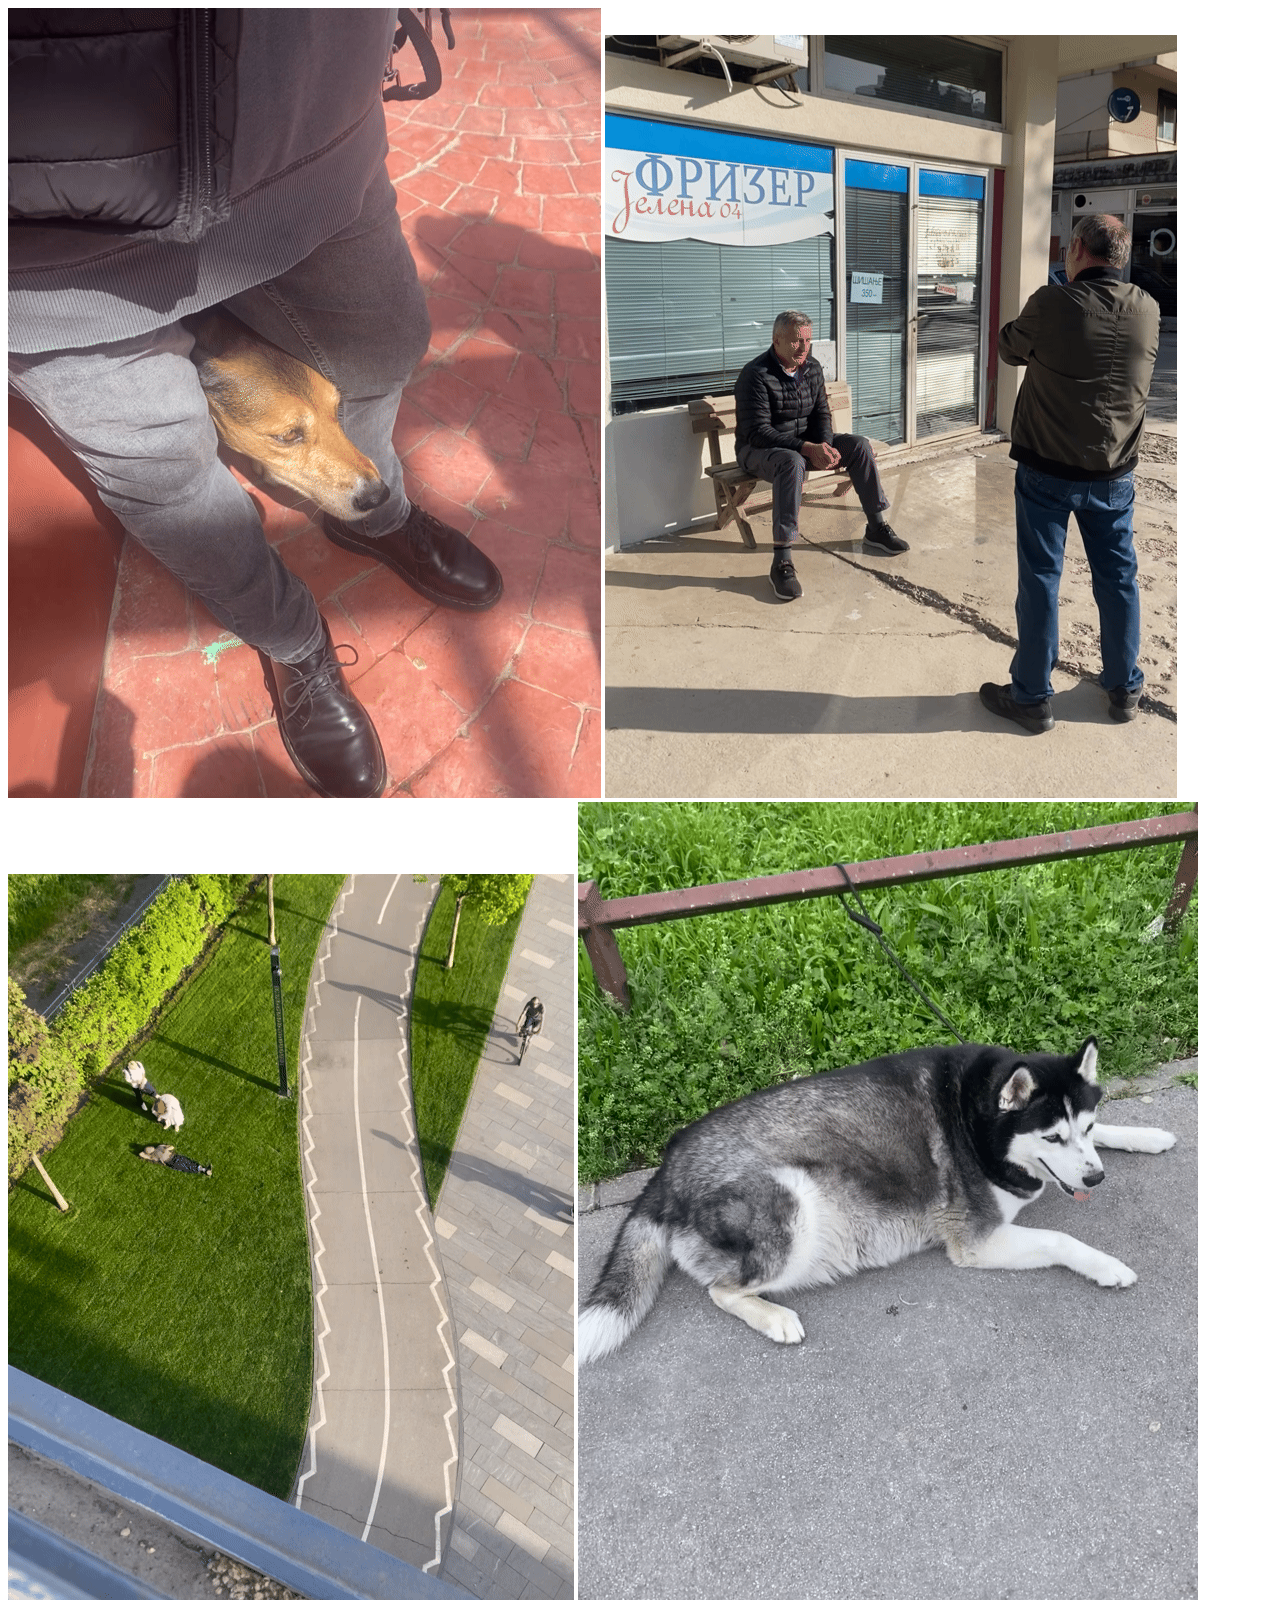
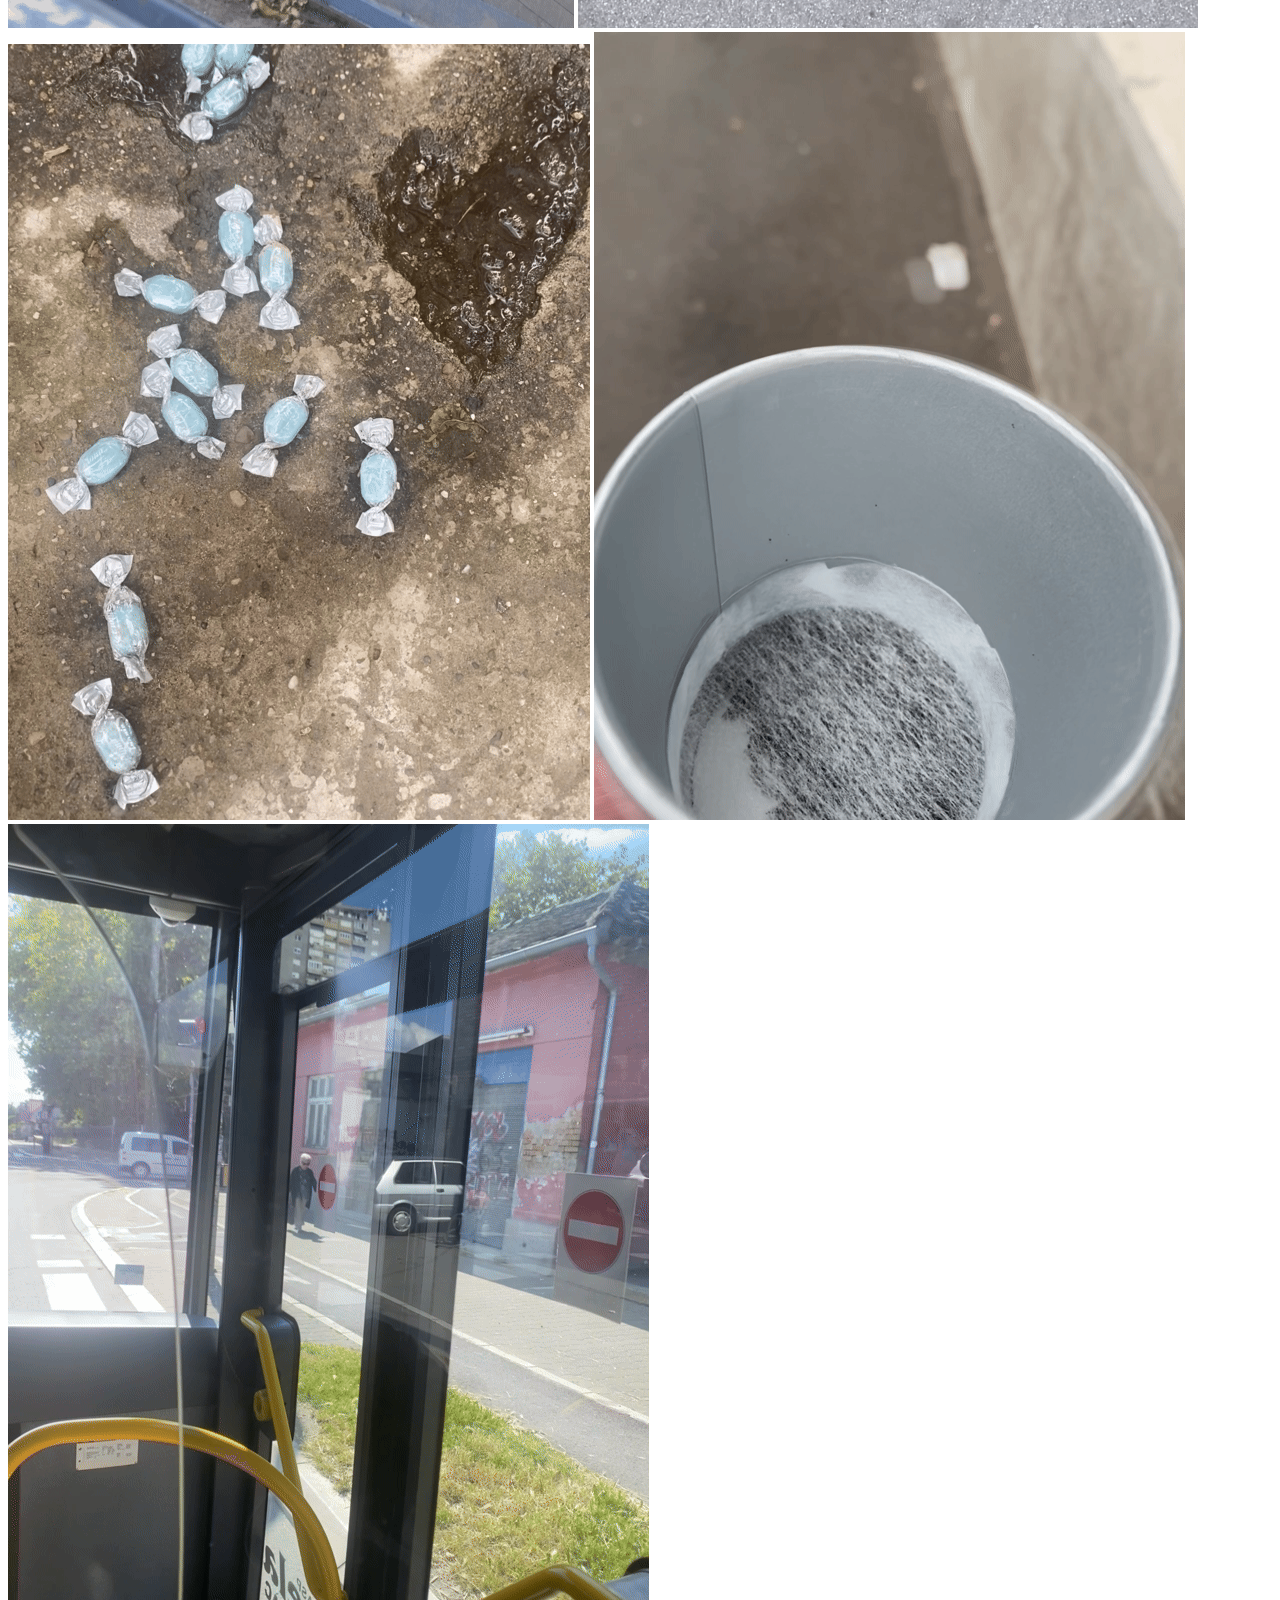
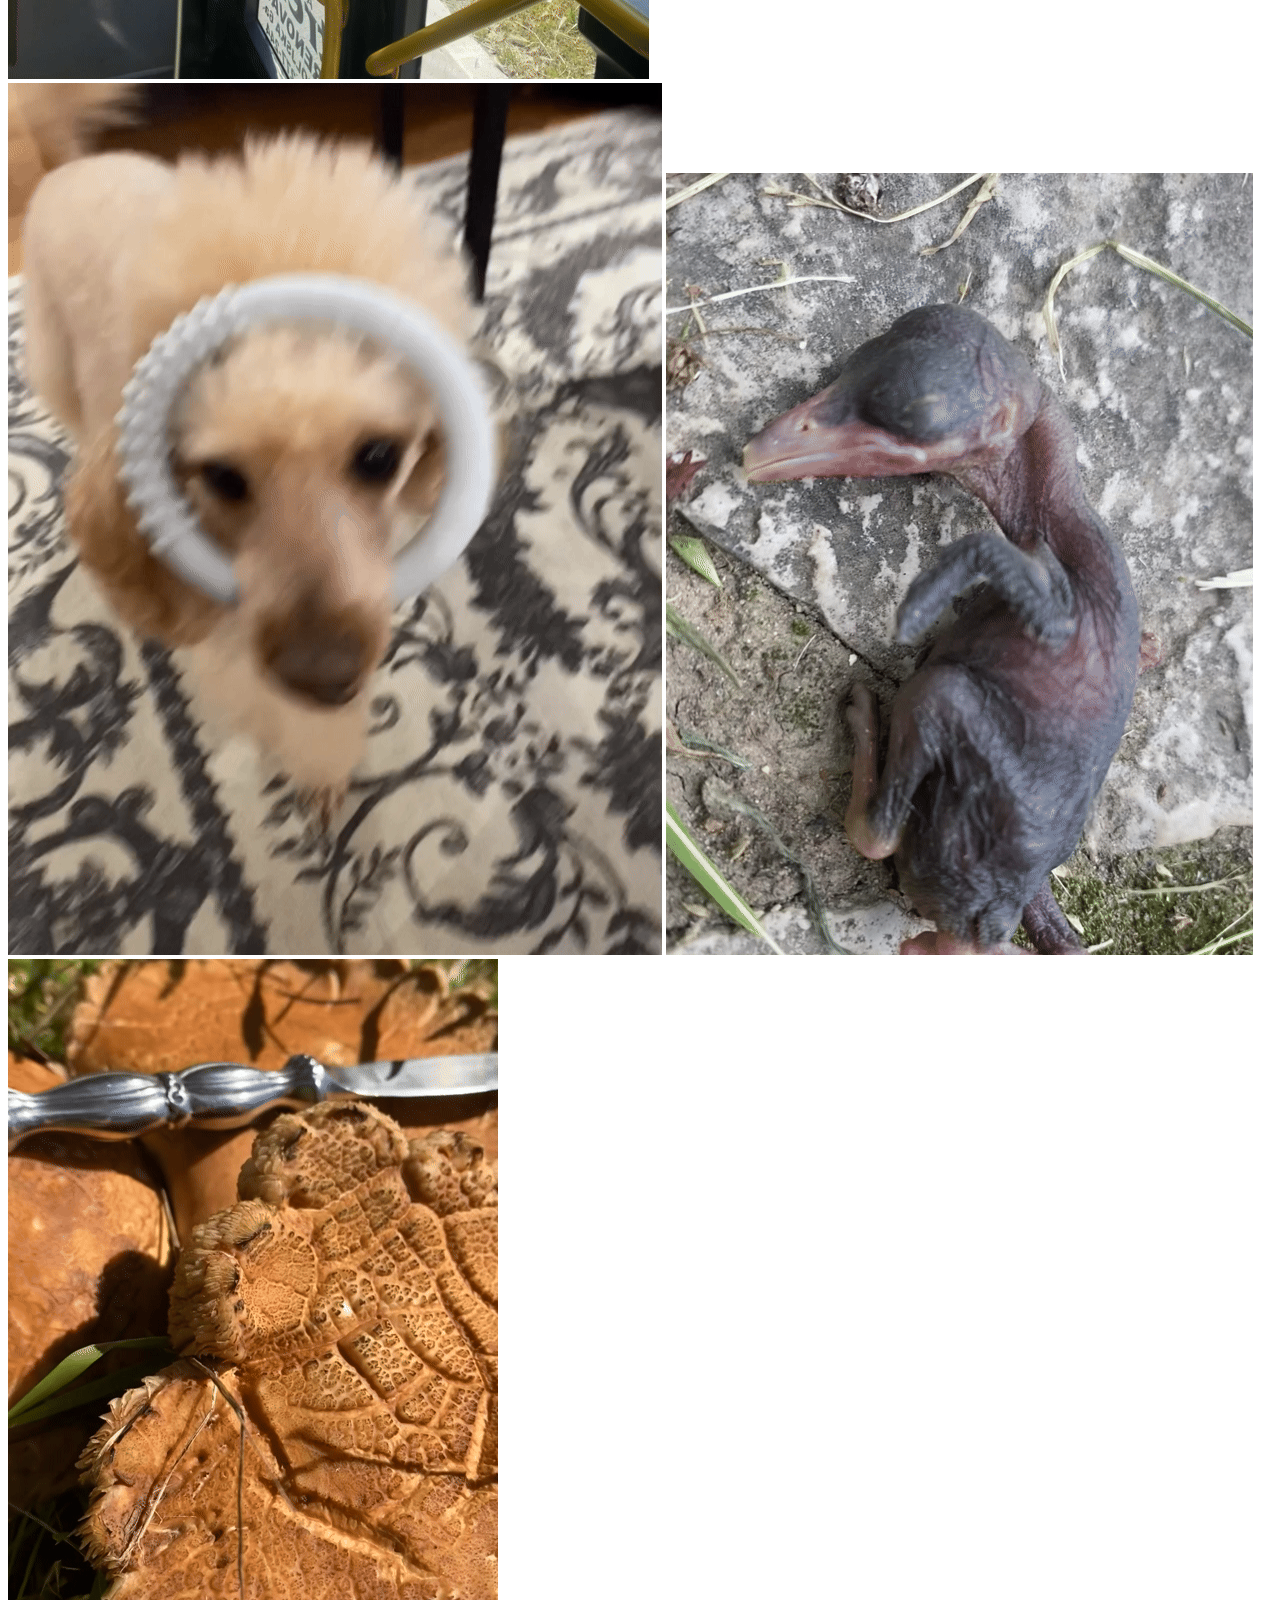
==== grid.html @ 489621a5 "Create grid.html" ====
<!DOCTYPE html>
<html lang="en">
<head>
	<meta charset="UTF-8">
	<meta name="viewport" content="width=device-width, initial-scale=1.0">
	<link rel="stylesheet" href="https://zokaplus.github.io/gallery.css">
	<title>zoka plus</title>
</head>

<body>

	<div class="grid">
		<img src="https://zokaplus.github.io/novembar/novembar1.gif" alt="1">
		<img src="https://zokaplus.github.io/novembar/novembar2.gif" alt="2">
		<img src="https://zokaplus.github.io/novembar/novembar3.gif" alt="3">
		<img src="https://zokaplus.github.io/novembar/novembar4.gif" alt="4">
		<img src="https://zokaplus.github.io/novembar/novembar5.gif" alt="5">
		<img src="https://zokaplus.github.io/novembar/novembar6.gif" alt="6">
		<img src="https://zokaplus.github.io/novembar/novembar7.gif" alt="7">
		<img src="https://zokaplus.github.io/novembar/novembar8.gif" alt="8">
		<img src="https://zokaplus.github.io/novembar/novembar9.gif" alt="9">
		<img src="https://zokaplus.github.io/novembar/novembar10.gif" alt="10">
	</div>

</body>
</html>
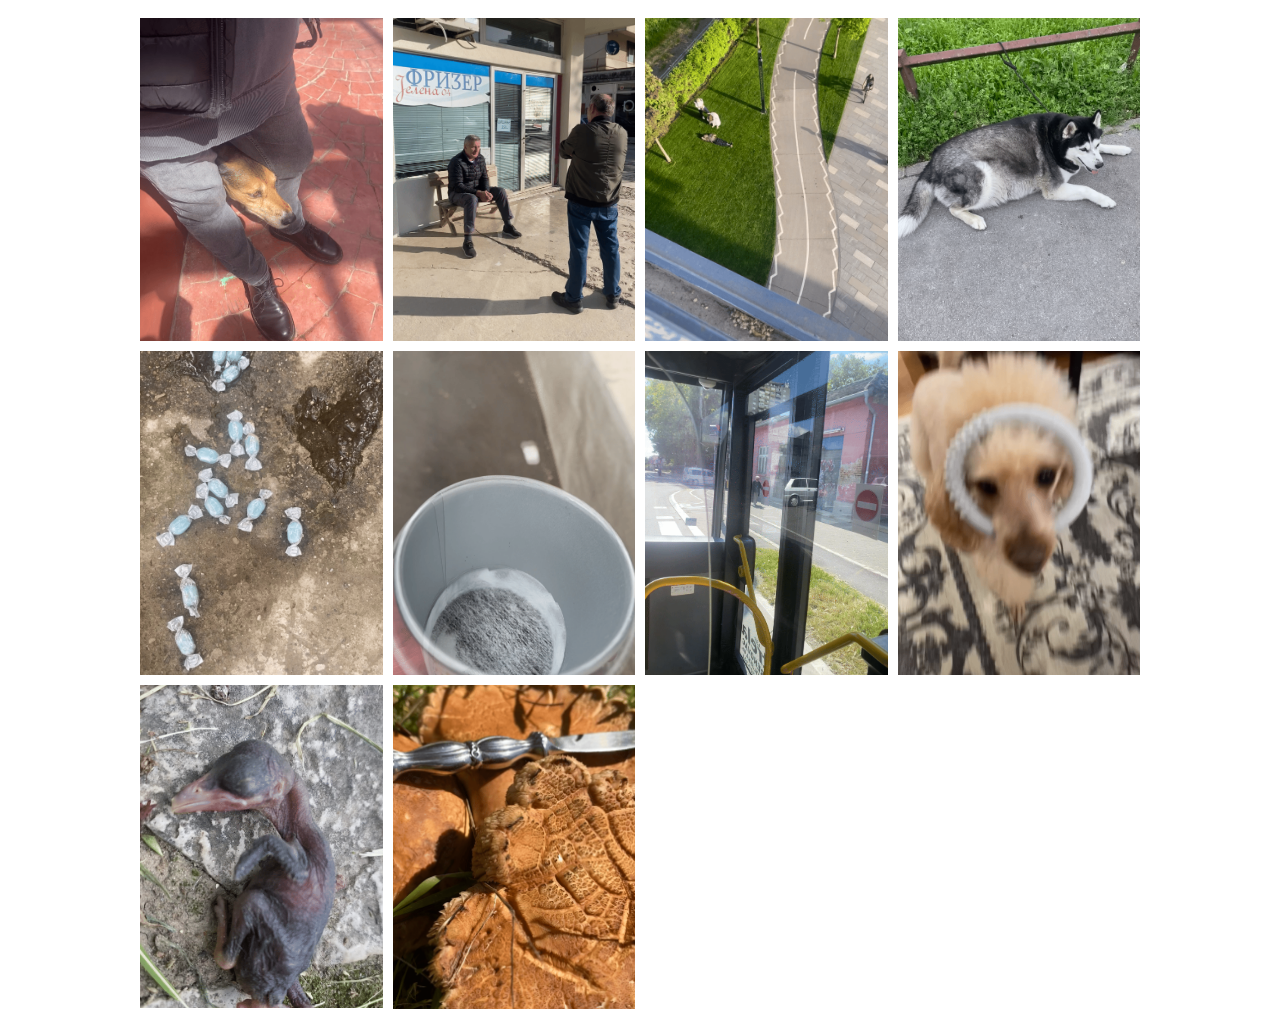
==== commit b55ce7b8: "Update grid.html" ====
--- a/grid.html
+++ b/grid.html
@@ -10,16 +10,37 @@
 <body>
 
 	<div class="grid">
-		<img src="https://zokaplus.github.io/novembar/novembar1.gif" alt="1">
-		<img src="https://zokaplus.github.io/novembar/novembar2.gif" alt="2">
-		<img src="https://zokaplus.github.io/novembar/novembar3.gif" alt="3">
-		<img src="https://zokaplus.github.io/novembar/novembar4.gif" alt="4">
-		<img src="https://zokaplus.github.io/novembar/novembar5.gif" alt="5">
-		<img src="https://zokaplus.github.io/novembar/novembar6.gif" alt="6">
-		<img src="https://zokaplus.github.io/novembar/novembar7.gif" alt="7">
-		<img src="https://zokaplus.github.io/novembar/novembar8.gif" alt="8">
-		<img src="https://zokaplus.github.io/novembar/novembar9.gif" alt="9">
-		<img src="https://zokaplus.github.io/novembar/novembar10.gif" alt="10">
+		<a href="https://zokaplus.github.io/novembar/novembar1.gif" target="_blank">
+			<img src="https://zokaplus.github.io/novembar/novembar1.gif" alt="1">
+		</a>
+		<a href="https://zokaplus.github.io/novembar/novembar2.gif" target="_blank">
+			<img src="https://zokaplus.github.io/novembar/novembar2.gif" alt="2">
+		</a>
+		<a href="https://zokaplus.github.io/novembar/novembar3.gif" target="_blank">
+			<img src="https://zokaplus.github.io/novembar/novembar3.gif" alt="3">
+		</a>
+		<a href="https://zokaplus.github.io/novembar/novembar4.gif" target="_blank">
+			<img src="https://zokaplus.github.io/novembar/novembar4.gif" alt="4">
+		</a>
+		<a href="https://zokaplus.github.io/novembar/novembar5.gif" target="_blank">
+			<img src="https://zokaplus.github.io/novembar/novembar5.gif" alt="5">
+		</a>
+		<a href="https://zokaplus.github.io/novembar/novembar6.gif" target="_blank">
+			<img src="https://zokaplus.github.io/novembar/novembar6.gif" alt="6">
+		</a>
+		<a href="https://zokaplus.github.io/novembar/novembar7.gif" target="_blank">
+			<img src="https://zokaplus.github.io/novembar/novembar7.gif" alt="7">
+		</a>
+		<a href="https://zokaplus.github.io/novembar/novembar8.gif" target="_blank">
+			<img src="https://zokaplus.github.io/novembar/novembar8.gif" alt="8">
+		</a>
+		<a href="https://zokaplus.github.io/novembar/novembar9.gif" target="_blank">
+			<img src="https://zokaplus.github.io/novembar/novembar9.gif" alt="9">
+		</a>
+		<a href="https://zokaplus.github.io/novembar/novembar10.gif" target="_blank">
+			<img src="https://zokaplus.github.io/novembar/novembar10.gif" alt="10">
+		</a>
+		
 	</div>
 
 </body>
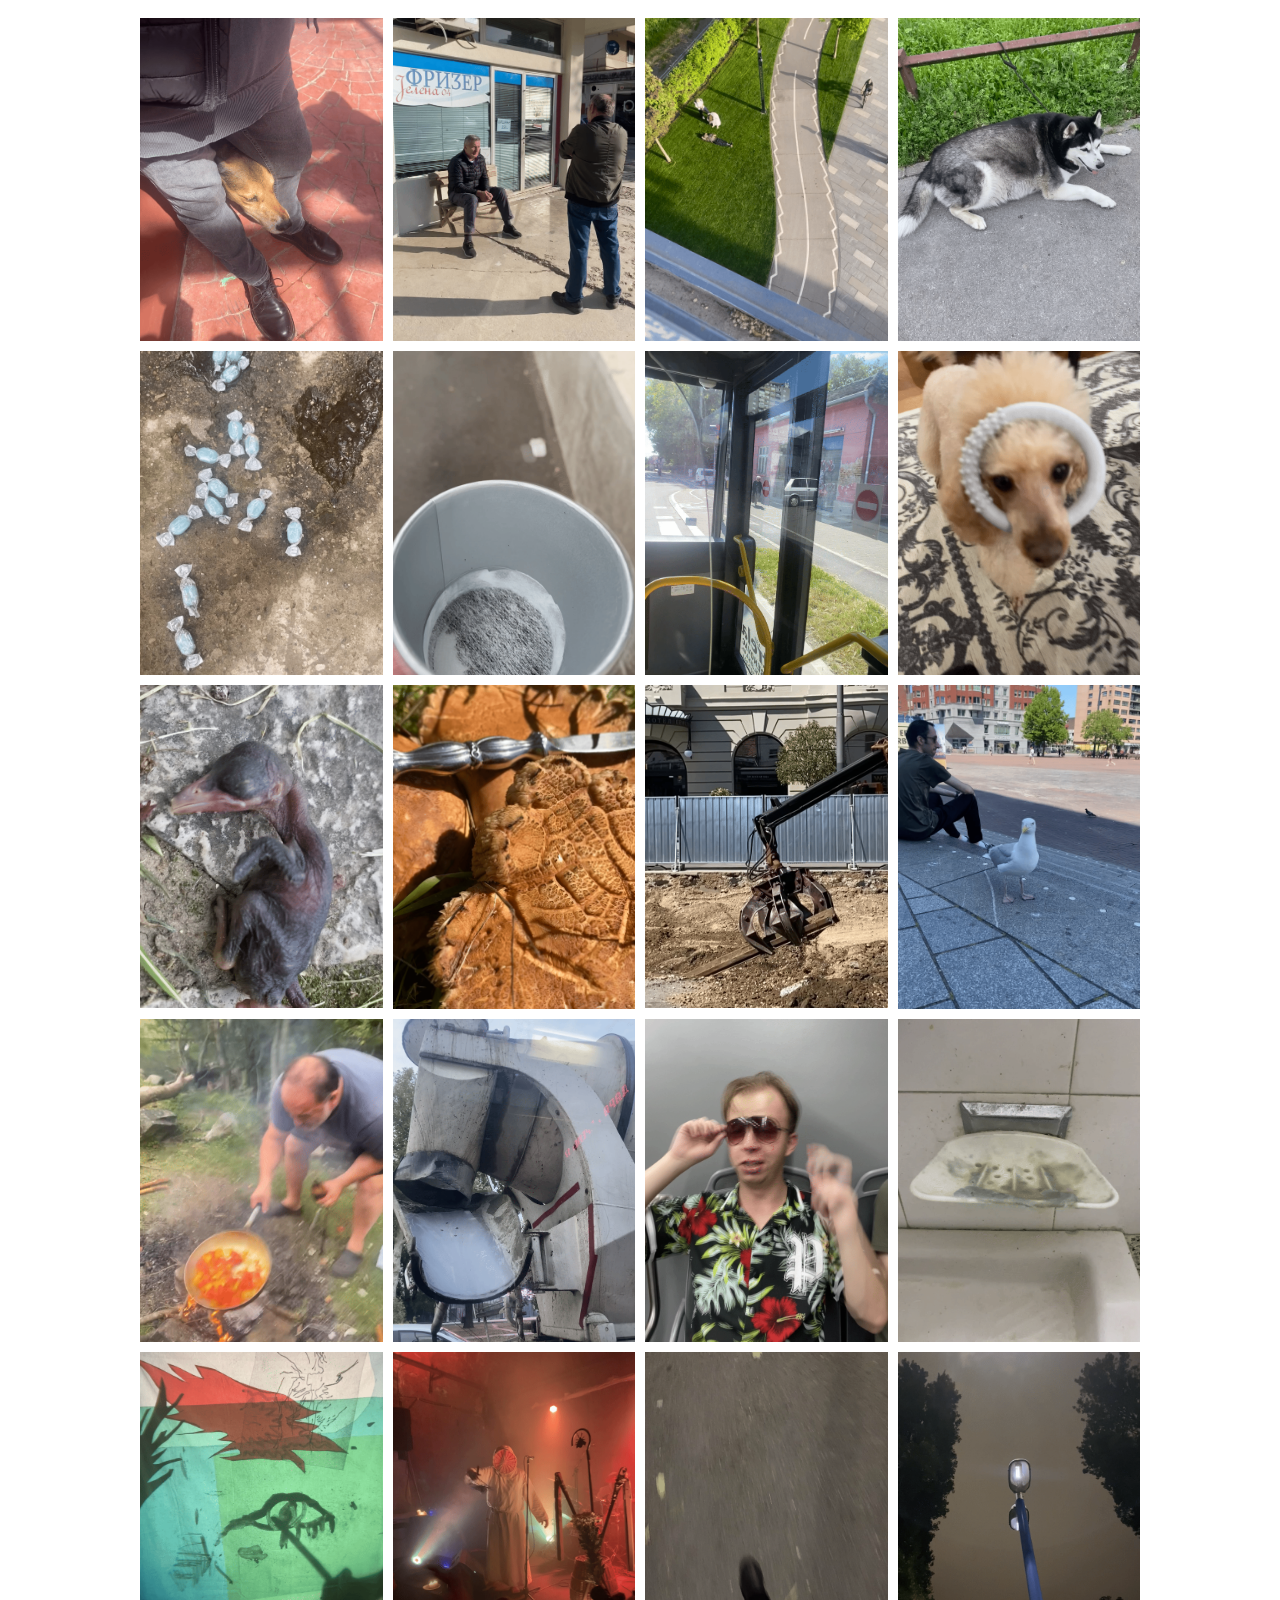
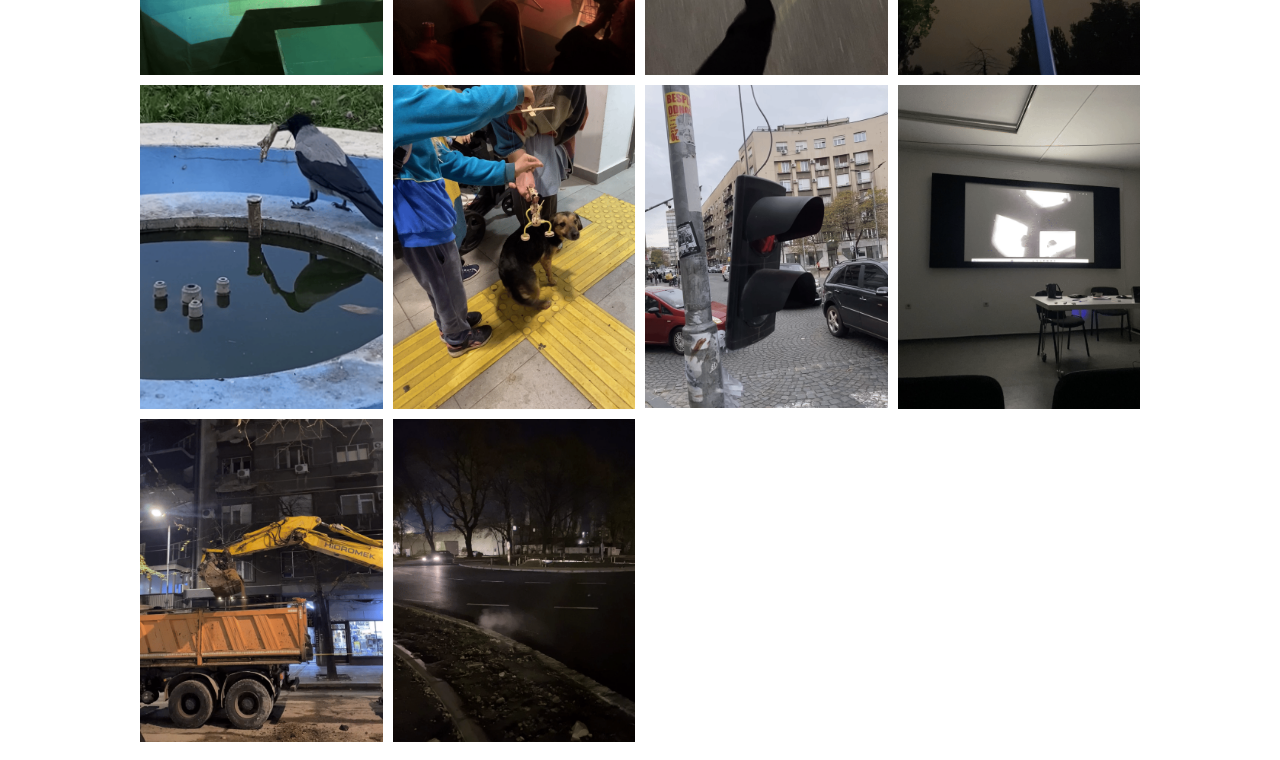
==== commit 2b75821e: "Update grid.html" ====
--- a/grid.html
+++ b/grid.html
@@ -40,6 +40,54 @@
 		<a href="https://zokaplus.github.io/novembar/novembar10.gif" target="_blank">
 			<img src="https://zokaplus.github.io/novembar/novembar10.gif" alt="10">
 		</a>
+		<a href="https://zokaplus.github.io/novembar/novembar11.gif" target="_blank">
+			<img src="https://zokaplus.github.io/novembar/novembar11.gif" alt="11">
+		</a>
+		<a href="https://zokaplus.github.io/novembar/novembar12.gif" target="_blank">
+			<img src="https://zokaplus.github.io/novembar/novembar12.gif" alt="12">
+		</a>
+		<a href="https://zokaplus.github.io/novembar/novembar13.gif" target="_blank">
+			<img src="https://zokaplus.github.io/novembar/novembar13.gif" alt="13">
+		</a>
+		<a href="https://zokaplus.github.io/novembar/novembar14.gif" target="_blank">
+			<img src="https://zokaplus.github.io/novembar/novembar14.gif" alt="14">
+		</a>
+		<a href="https://zokaplus.github.io/novembar/novembar15.gif" target="_blank">
+			<img src="https://zokaplus.github.io/novembar/novembar15.gif" alt="15">
+		</a>
+		<a href="https://zokaplus.github.io/novembar/novembar16.gif" target="_blank">
+			<img src="https://zokaplus.github.io/novembar/novembar16.gif" alt="16">
+		</a>
+		<a href="https://zokaplus.github.io/novembar/novembar17.gif" target="_blank">
+			<img src="https://zokaplus.github.io/novembar/novembar17.gif" alt="17">
+		</a>
+		<a href="https://zokaplus.github.io/novembar/novembar18.gif" target="_blank">
+			<img src="https://zokaplus.github.io/novembar/novembar18.gif" alt="18">
+		</a>
+		<a href="https://zokaplus.github.io/novembar/novembar19.gif" target="_blank">
+			<img src="https://zokaplus.github.io/novembar/novembar19.gif" alt="19">
+		</a>
+		<a href="https://zokaplus.github.io/novembar/novembar20.gif" target="_blank">
+			<img src="https://zokaplus.github.io/novembar/novembar20.gif" alt="20">
+		</a>
+		<a href="https://zokaplus.github.io/novembar/novembar21.gif" target="_blank">
+			<img src="https://zokaplus.github.io/novembar/novembar21.gif" alt="21">
+		</a>
+		<a href="https://zokaplus.github.io/novembar/novembar22.gif" target="_blank">
+			<img src="https://zokaplus.github.io/novembar/novembar22.gif" alt="22">
+		</a>
+		<a href="https://zokaplus.github.io/novembar/novembar23.gif" target="_blank">
+			<img src="https://zokaplus.github.io/novembar/novembar23.gif" alt="23">
+		</a>
+		<a href="https://zokaplus.github.io/novembar/novembar24.gif" target="_blank">
+			<img src="https://zokaplus.github.io/novembar/novembar24.gif" alt="24">
+		</a>
+		<a href="https://zokaplus.github.io/novembar/novembar25.gif" target="_blank">
+			<img src="https://zokaplus.github.io/novembar/novembar25.gif" alt="25">
+		</a>
+		<a href="https://zokaplus.github.io/novembar/novembar26.gif" target="_blank">
+			<img src="https://zokaplus.github.io/novembar/novembar26.gif" alt="26">
+		</a>
 		
 	</div>
 
